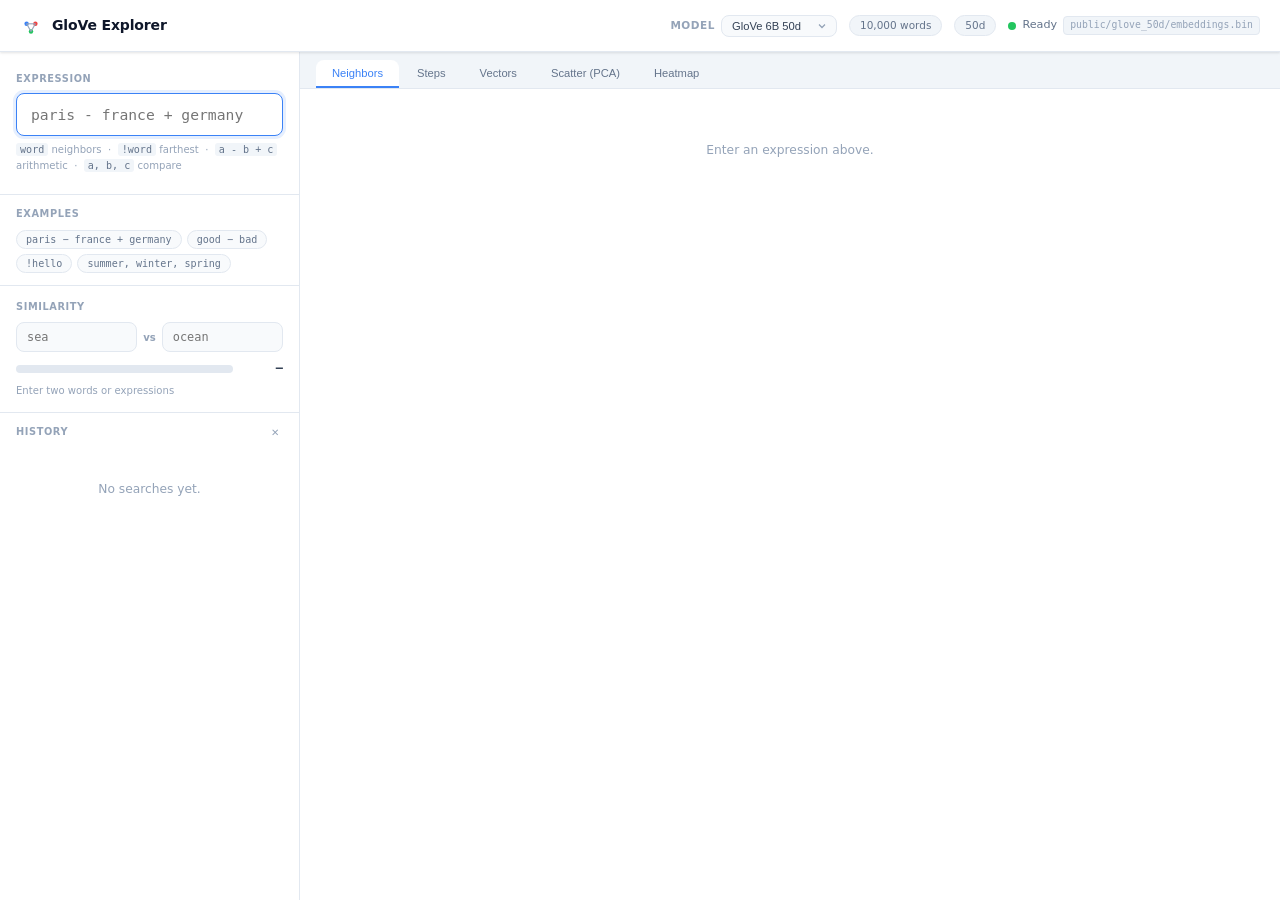
==== index.html @ c24ab967 "Add files via upload" ====
<!DOCTYPE html>
<html lang="de">
<head>
  <meta charset="UTF-8" />
  <meta name="viewport" content="width=device-width, initial-scale=1.0" />
  <title>GloVe Explorer</title>
  <link rel="stylesheet" href="style.css" />
</head>
<body>

<!-- Loading Overlay -->
<div class="loading-overlay" id="loading-overlay">
  <div class="loading-card">
    <div class="loading-logo">
      <svg width="40" height="40" viewBox="0 0 40 40" fill="none">
        <circle cx="20" cy="20" r="18" stroke="#3b82f6" stroke-width="3"/>
        <circle cx="12" cy="16" r="3" fill="#3b82f6"/>
        <circle cx="28" cy="16" r="3" fill="#ef4444"/>
        <circle cx="20" cy="28" r="3" fill="#22c55e"/>
        <line x1="12" y1="16" x2="28" y2="16" stroke="#94a3b8" stroke-width="1.5"/>
        <line x1="12" y1="16" x2="20" y2="28" stroke="#94a3b8" stroke-width="1.5"/>
        <line x1="28" y1="16" x2="20" y2="28" stroke="#94a3b8" stroke-width="1.5"/>
      </svg>
    </div>
    <h2 class="loading-title">GloVe Explorer</h2>
    <p class="loading-subtitle">Explore Word Embeddings Interactively</p>
    <div class="loading-bar-track">
      <div class="loading-bar" id="loading-bar"></div>
    </div>
    <p class="loading-msg" id="loading-msg">Loading embeddings …</p>
    <pre class="loading-error hidden" id="loading-error"></pre>
  </div>
</div>

<!-- App Shell -->
<div class="app">

  <!-- Header -->
  <header class="app-header">
    <div class="header-brand">
      <svg width="22" height="22" viewBox="0 0 40 40" fill="none">
        <circle cx="12" cy="16" r="4" fill="#3b82f6"/>
        <circle cx="28" cy="16" r="4" fill="#ef4444"/>
        <circle cx="20" cy="30" r="4" fill="#22c55e"/>
        <line x1="12" y1="16" x2="28" y2="16" stroke="#94a3b8" stroke-width="2"/>
        <line x1="12" y1="16" x2="20" y2="30" stroke="#94a3b8" stroke-width="2"/>
        <line x1="28" y1="16" x2="20" y2="30" stroke="#94a3b8" stroke-width="2"/>
      </svg>
      <span class="header-title">GloVe Explorer</span>
    </div>
    <div class="header-meta">
      <div class="model-select-wrapper" id="model-select-wrapper" style="display:none">
        <label class="model-select-label" for="model-select">Model</label>
        <select id="model-select" class="model-select"></select>
      </div>
      <span class="meta-badge"><span id="vocab-size">—</span> words</span>
      <span class="meta-badge"><span id="dims-count">—</span>d</span>
      <span class="meta-status">
        <span class="status-dot" id="status-dot"></span>
        <span id="status-text">Loading …</span>
        <span id="model-path" class="model-path"></span>
      </span>
    </div>
  </header>

  <!-- Body -->
  <div class="app-body">

    <!-- Sidebar -->
    <aside class="sidebar">
      <div class="search-section">
        <label class="search-label" for="query-input">Expression</label>
        <input
          type="text"
          id="query-input"
          class="query-input"
          placeholder="paris - france + germany"
          autocomplete="off"
          spellcheck="false"
        />
        <div class="syntax-hint">
          <code>word</code> neighbors &nbsp;·&nbsp;
          <code>!word</code> farthest &nbsp;·&nbsp;
          <code>a - b + c</code> arithmetic &nbsp;·&nbsp;
          <code>a, b, c</code> compare
        </div>
      </div>

      <div class="examples-section">
        <p class="examples-label">Examples</p>
        <div class="example-chips">
          <button class="example-chip" data-query="paris - france + germany">paris − france + germany</button>
          <button class="example-chip" data-query="good - bad">good − bad</button>
          <button class="example-chip" data-query="!hello">!hello</button>
          <button class="example-chip" data-query="summer, winter, spring">summer, winter, spring</button>
        </div>
      </div>

      <!-- Similarity Calculator -->
      <div class="sim-section">
        <p class="sim-label">Similarity</p>
        <div class="sim-inputs">
          <input type="text" id="sim-a" class="sim-input" placeholder="sea" autocomplete="off" spellcheck="false" />
          <span class="sim-vs">vs</span>
          <input type="text" id="sim-b" class="sim-input" placeholder="ocean" autocomplete="off" spellcheck="false" />
        </div>
        <div class="sim-result" id="sim-result">
          <div class="sim-bar-track"><div class="sim-bar" id="sim-bar"></div></div>
          <span class="sim-score" id="sim-score">—</span>
        </div>
        <p class="sim-hint" id="sim-hint">Enter two words or expressions</p>
      </div>

      <!-- Query History -->
      <div class="history-section">
        <div class="history-header">
          <p class="history-label">History</p>
          <button class="history-clear" id="history-clear" title="Clear history">✕</button>
        </div>
        <ol class="history-list" id="history-list">
          <p class="empty-hint">No searches yet.</p>
        </ol>
      </div>
    </aside>

    <!-- Main Panel -->
    <main class="main-panel">
      <div class="tab-bar">
        <button class="tab-btn active" data-tab="neighbors">Neighbors</button>
        <button class="tab-btn" data-tab="steps">Steps</button>
        <button class="tab-btn" data-tab="vectors">Vectors</button>
        <button class="tab-btn" data-tab="scatter">Scatter (PCA)</button>
        <button class="tab-btn" data-tab="heatmap">Heatmap</button>
      </div>

      <div class="tab-content">

        <!-- Neighbors Tab -->
        <div class="tab-pane active" id="tab-neighbors">
          <p class="empty-hint">Enter an expression above.</p>
        </div>

        <!-- Steps Tab -->
        <div class="tab-pane" id="tab-steps">
          <p class="empty-hint">No calculation yet.</p>
        </div>

        <!-- Vectors Tab -->
        <div class="tab-pane" id="tab-vectors">
          <p class="empty-hint">Shows the raw embedding vectors for all query words and the result.</p>
        </div>

        <!-- Scatter Tab -->
        <div class="tab-pane" id="tab-scatter">
          <p class="empty-hint">2D PCA projection of query words, result, and neighbors.</p>
        </div>

        <!-- Heatmap Tab -->
        <div class="tab-pane" id="tab-heatmap">
          <p class="empty-hint">Heatmap of all dimensions. Blue = positive, Red = negative.</p>
          <canvas id="heatmap-canvas" style="display:none"></canvas>
        </div>

      </div>
    </main>

  </div><!-- .app-body -->
</div><!-- .app -->

<!-- Vendor scripts (loaded synchronously so they are available to the ES module) -->
<script src="vendor/chart.umd.min.js"></script>
<script src="vendor/chartjs-plugin-datalabels.min.js"></script>

<!-- App (ES module, automatically deferred) -->
<script type="module" src="app.js"></script>

</body>
</html>
---- style.css ----
/* ─── Reset & Base ─────────────────────────────────────────────────────────── */

*, *::before, *::after { box-sizing: border-box; margin: 0; padding: 0; }

:root {
  --blue:    #3b82f6;
  --blue-dk: #1d4ed8;
  --red:     #ef4444;
  --green:   #22c55e;
  --amber:   #f59e0b;
  --slate-50:  #f8fafc;
  --slate-100: #f1f5f9;
  --slate-200: #e2e8f0;
  --slate-300: #cbd5e1;
  --slate-400: #94a3b8;
  --slate-500: #64748b;
  --slate-700: #334155;
  --slate-800: #1e293b;
  --slate-900: #0f172a;

  --sidebar-w: 300px;
  --header-h:  52px;
  --radius:    8px;
  --shadow:    0 1px 3px rgba(0,0,0,.08), 0 1px 2px rgba(0,0,0,.04);
}

html, body {
  height: 100%;
  font-family: system-ui, -apple-system, "Segoe UI", sans-serif;
  font-size: 14px;
  color: var(--slate-800);
  background: var(--slate-100);
  line-height: 1.5;
}

/* ─── Loading Overlay ──────────────────────────────────────────────────────── */

.loading-overlay {
  position: fixed; inset: 0;
  background: var(--slate-50);
  display: flex; align-items: center; justify-content: center;
  z-index: 1000;
  transition: opacity .3s;
}
.loading-overlay.hidden { opacity: 0; pointer-events: none; }

.loading-card {
  text-align: center;
  padding: 40px 48px;
  background: #fff;
  border-radius: 16px;
  box-shadow: 0 4px 24px rgba(0,0,0,.10);
  max-width: 420px; width: 90%;
}
.loading-logo   { margin-bottom: 16px; }
.loading-title  { font-size: 1.5rem; font-weight: 700; color: var(--slate-900); }
.loading-subtitle { color: var(--slate-500); margin: 4px 0 24px; }

.loading-bar-track {
  width: 100%; height: 6px;
  background: var(--slate-200);
  border-radius: 9999px;
  overflow: hidden;
  margin-bottom: 12px;
}
.loading-bar {
  height: 100%;
  width: 0;
  background: var(--blue);
  border-radius: 9999px;
  transition: width .2s ease;
}
.loading-msg   { color: var(--slate-500); font-size: .875rem; }
.loading-error {
  margin-top: 16px;
  padding: 12px;
  background: #fef2f2;
  border: 1px solid #fca5a5;
  border-radius: var(--radius);
  color: #b91c1c;
  font-size: .8rem;
  white-space: pre-wrap;
  text-align: left;
}
.hidden { display: none !important; }

/* ─── App Shell ────────────────────────────────────────────────────────────── */

.app {
  display: flex;
  flex-direction: column;
  height: 100vh;
  overflow: hidden;
}

/* ─── Header ───────────────────────────────────────────────────────────────── */

.app-header {
  height: var(--header-h);
  background: #fff;
  border-bottom: 1px solid var(--slate-200);
  display: flex;
  align-items: center;
  justify-content: space-between;
  padding: 0 20px;
  flex-shrink: 0;
  box-shadow: var(--shadow);
  z-index: 10;
}

.header-brand {
  display: flex; align-items: center; gap: 10px;
}
.header-title {
  font-size: 1rem; font-weight: 700; color: var(--slate-900);
  letter-spacing: -.01em;
}

.header-meta {
  display: flex; align-items: center; gap: 12px;
}
.meta-badge {
  padding: 2px 10px;
  background: var(--slate-100);
  border: 1px solid var(--slate-200);
  border-radius: 9999px;
  font-size: .75rem;
  color: var(--slate-600, var(--slate-500));
  font-variant-numeric: tabular-nums;
}
.model-select-wrapper {
  display: flex; align-items: center; gap: 6px;
}
.model-select-label {
  font-size: .75rem; font-weight: 600;
  text-transform: uppercase; letter-spacing: .05em;
  color: var(--slate-400);
}
.model-select {
  padding: 4px 28px 4px 10px;
  border: 1.5px solid var(--slate-200);
  border-radius: var(--radius);
  background: var(--slate-50);
  font-size: .8rem;
  font-weight: 500;
  color: var(--slate-700);
  cursor: pointer;
  outline: none;
  appearance: none;
  background-image: url("data:image/svg+xml,%3Csvg xmlns='http://www.w3.org/2000/svg' width='12' height='12' viewBox='0 0 24 24' fill='none' stroke='%2394a3b8' stroke-width='2.5'%3E%3Cpath d='M6 9l6 6 6-6'/%3E%3C/svg%3E");
  background-repeat: no-repeat;
  background-position: right 8px center;
  transition: border-color .15s;
}
.model-select:hover  { border-color: var(--blue); }
.model-select:focus  { border-color: var(--blue); box-shadow: 0 0 0 3px #3b82f620; }

.meta-status {
  display: flex; align-items: center; gap: 6px;
  font-size: .8rem; color: var(--slate-500);
}
.model-path {
  font-size: .7rem;
  font-family: "JetBrains Mono", monospace;
  color: var(--slate-400);
  background: var(--slate-100);
  border: 1px solid var(--slate-200);
  border-radius: 4px;
  padding: 1px 6px;
  max-width: 260px;
  overflow: hidden;
  text-overflow: ellipsis;
  white-space: nowrap;
}
.status-dot {
  width: 8px; height: 8px;
  border-radius: 50%;
  background: var(--amber);
  transition: background .4s;
}
.status-dot.ready { background: var(--green); }
.status-dot.error { background: var(--red); }

/* ─── Body Layout ──────────────────────────────────────────────────────────── */

.app-body {
  display: flex;
  flex: 1;
  overflow: hidden;
}

/* ─── Sidebar ──────────────────────────────────────────────────────────────── */

.sidebar {
  width: var(--sidebar-w);
  flex-shrink: 0;
  background: #fff;
  border-right: 1px solid var(--slate-200);
  display: flex;
  flex-direction: column;
  overflow: hidden;
}

.search-section {
  padding: 20px 16px;
  border-bottom: 1px solid var(--slate-200);
}
.search-label {
  display: block;
  font-size: .7rem;
  font-weight: 600;
  text-transform: uppercase;
  letter-spacing: .06em;
  color: var(--slate-400);
  margin-bottom: 6px;
}
.query-input {
  width: 100%;
  padding: 12px 14px;
  border: 1.5px solid var(--slate-200);
  border-radius: var(--radius);
  font-size: 1.05rem;
  font-family: "JetBrains Mono", "Fira Mono", "Consolas", monospace;
  color: var(--slate-800);
  background: var(--slate-50);
  outline: none;
  transition: border-color .15s;
}
.query-input:focus {
  border-color: var(--blue);
  background: #fff;
  box-shadow: 0 0 0 3px #3b82f620;
}
.syntax-hint {
  margin-top: 6px;
  font-size: .72rem;
  color: var(--slate-400);
  line-height: 1.6;
}
.syntax-hint code {
  background: var(--slate-100);
  border-radius: 3px;
  padding: 1px 4px;
  font-size: .72rem;
  color: var(--slate-600, var(--slate-500));
}

/* Examples */
.examples-section {
  padding: 12px 16px;
  border-bottom: 1px solid var(--slate-200);
}
.examples-label {
  font-size: .7rem; font-weight: 600; text-transform: uppercase;
  letter-spacing: .06em; color: var(--slate-400);
  margin-bottom: 8px;
}
.example-chips {
  display: flex; flex-wrap: wrap; gap: 5px;
}
.example-chip {
  padding: 3px 9px;
  border: 1px solid var(--slate-200);
  border-radius: 9999px;
  background: var(--slate-50);
  font-size: .72rem;
  font-family: "JetBrains Mono", monospace;
  color: var(--slate-600, var(--slate-500));
  cursor: pointer;
  transition: all .15s;
}
.example-chip:hover {
  border-color: var(--blue);
  color: var(--blue);
  background: #eff6ff;
}

/* ─── Similarity Calculator ─────────────────────────────────────────────────── */

.sim-section {
  padding: 14px 16px;
  border-bottom: 1px solid var(--slate-200);
}
.sim-label {
  font-size: .7rem; font-weight: 600; text-transform: uppercase;
  letter-spacing: .06em; color: var(--slate-400);
  margin-bottom: 8px;
}
.sim-inputs {
  display: flex; align-items: center; gap: 6px; margin-bottom: 8px;
}
.sim-input {
  flex: 1; min-width: 0;
  padding: 7px 10px;
  border: 1.5px solid var(--slate-200);
  border-radius: var(--radius);
  font-size: .85rem;
  font-family: "JetBrains Mono", monospace;
  color: var(--slate-800);
  background: var(--slate-50);
  outline: none;
  transition: border-color .15s;
}
.sim-input:focus { border-color: var(--blue); background: #fff; box-shadow: 0 0 0 3px #3b82f620; }
.sim-vs {
  font-size: .72rem; font-weight: 700; color: var(--slate-400);
  flex-shrink: 0;
}
.sim-result {
  display: flex; align-items: center; gap: 8px; margin-bottom: 5px;
}
.sim-bar-track {
  flex: 1; height: 8px;
  background: var(--slate-200); border-radius: 9999px; overflow: hidden;
}
.sim-bar {
  height: 100%; width: 0%; border-radius: 9999px;
  transition: width .25s ease, background-color .25s;
  background: var(--slate-300);
}
.sim-bar.high { background: var(--green); }
.sim-bar.mid  { background: var(--blue); }
.sim-bar.low  { background: var(--amber); }
.sim-score {
  font-size: .85rem; font-weight: 700;
  font-family: "JetBrains Mono", monospace;
  color: var(--slate-700);
  min-width: 42px; text-align: right;
}
.sim-hint {
  font-size: .72rem; color: var(--slate-400);
}

/* ─── Query History ─────────────────────────────────────────────────────────── */

.history-section {
  flex: 1; min-height: 0; overflow: hidden;
  padding: 12px 16px;
  display: flex; flex-direction: column;
}
.history-header {
  display: flex; align-items: center; justify-content: space-between;
  margin-bottom: 8px;
}
.history-label {
  font-size: .7rem; font-weight: 600; text-transform: uppercase;
  letter-spacing: .06em; color: var(--slate-400);
}
.history-clear {
  background: none; border: none;
  font-size: .72rem; color: var(--slate-400);
  cursor: pointer; padding: 2px 4px; border-radius: 4px;
  transition: color .15s, background .15s;
}
.history-clear:hover { color: var(--red); background: #fee2e2; }
.history-list {
  list-style: none;
  display: flex; flex-direction: column; gap: 3px;
  flex: 1; overflow-y: auto;
}
.history-item {
  padding: 5px 10px;
  border-radius: 6px;
  font-size: .8rem;
  font-family: "JetBrains Mono", monospace;
  color: var(--slate-600, var(--slate-500));
  cursor: pointer;
  white-space: nowrap; overflow: hidden; text-overflow: ellipsis;
  transition: background .12s, color .12s;
  border: 1px solid transparent;
}
.history-item:hover {
  background: #eff6ff; color: var(--blue);
  border-color: #bfdbfe;
}

/* ─── Main Panel ───────────────────────────────────────────────────────────── */

.main-panel {
  flex: 1;
  display: flex;
  flex-direction: column;
  overflow: hidden;
}

/* ─── Tab Bar ──────────────────────────────────────────────────────────────── */

.tab-bar {
  display: flex;
  gap: 2px;
  padding: 8px 16px 0;
  background: var(--slate-100);
  border-bottom: 1px solid var(--slate-200);
  flex-shrink: 0;
}
.tab-btn {
  padding: 7px 16px;
  border: none;
  border-radius: var(--radius) var(--radius) 0 0;
  background: transparent;
  font-size: .8rem;
  font-weight: 500;
  color: var(--slate-500);
  cursor: pointer;
  transition: all .15s;
  border-bottom: 2px solid transparent;
}
.tab-btn:hover { color: var(--slate-800); background: var(--slate-200); }
.tab-btn.active {
  color: var(--blue);
  background: #fff;
  border-bottom-color: var(--blue);
}

/* ─── Tab Content ──────────────────────────────────────────────────────────── */

.tab-content {
  flex: 1;
  overflow: hidden;
  background: #fff;
}
.tab-pane {
  display: none;
  height: 100%;
  overflow-y: auto;
  padding: 20px;
}
.tab-pane.active { display: block; }

.empty-hint {
  color: var(--slate-400);
  font-size: .875rem;
  padding: 32px 0;
  text-align: center;
}

/* ─── Neighbors List ───────────────────────────────────────────────────────── */

.neighbors-header {
  display: flex;
  align-items: center;
  justify-content: space-between;
  margin-bottom: 12px;
  gap: 8px;
}
.neighbors-expr {
  font-family: "JetBrains Mono", monospace;
  font-size: .85rem;
  font-weight: 600;
  color: var(--slate-800);
}
.neighbors-mode {
  padding: 2px 9px;
  border-radius: 9999px;
  font-size: .7rem;
  font-weight: 600;
}
.neighbors-mode.nearest  { background: #dbeafe; color: #1e40af; }
.neighbors-mode.farthest { background: #fef3c7; color: #92400e; }

.unknown-words {
  margin-bottom: 10px;
  padding: 6px 10px;
  background: #fef9c3;
  border: 1px solid #fde68a;
  border-radius: 6px;
  font-size: .78rem;
  color: #713f12;
}
.unknown-words code {
  background: #fde047;
  border-radius: 3px;
  padding: 1px 4px;
}

.neighbor-list {
  list-style: none;
  display: flex;
  flex-direction: column;
  gap: 4px;
}
.neighbor-item {
  display: flex;
  align-items: center;
  justify-content: space-between;
  padding: 7px 10px;
  border: 1px solid var(--slate-200);
  border-radius: 6px;
  cursor: pointer;
  transition: all .12s;
  gap: 8px;
}
.neighbor-item:hover {
  border-color: var(--blue);
  background: #eff6ff;
}
.neighbor-word {
  font-weight: 600;
  font-size: .85rem;
  color: var(--slate-800);
  min-width: 80px;
}
.neighbor-score-wrap {
  display: flex;
  align-items: center;
  gap: 8px;
  flex: 1;
  justify-content: flex-end;
}
.neighbor-bar {
  display: inline-block;
  height: 8px;
  border-radius: 4px;
  min-width: 2px;
  max-width: 80px;
}
.neighbor-bar.pos { background: var(--blue); }
.neighbor-bar.neg { background: var(--red); }
.neighbor-score {
  font-size: .75rem;
  font-family: "JetBrains Mono", monospace;
  color: var(--slate-500);
  min-width: 48px;
  text-align: right;
}

/* ─── Neighbors multi-column ──────────────────────────────────────────────── */

.neighbors-columns {
  display: flex;
  gap: 16px;
  align-items: flex-start;
  flex-wrap: wrap;
}
.neighbors-column {
  flex: 1;
  min-width: 240px;
  border: 1px solid var(--slate-200);
  border-radius: var(--radius);
  padding: 12px;
  background: var(--slate-50);
}
.neighbors-divider {
  height: 1px;
  background: var(--slate-200);
  margin: 8px 0;
}

/* ─── Steps Timeline ───────────────────────────────────────────────────────── */

.steps-group-label {
  font-size: .8rem;
  font-weight: 700;
  font-family: "JetBrains Mono", monospace;
  color: var(--slate-500);
  text-transform: uppercase;
  letter-spacing: .05em;
  margin: 16px 0 8px;
  padding-left: 2px;
  border-left: 3px solid var(--blue);
  padding-left: 8px;
}
.steps-timeline {
  display: flex;
  flex-direction: column;
  gap: 16px;
  max-width: 900px;
  margin-bottom: 24px;
}
.step-card {
  border: 1px solid var(--slate-200);
  border-radius: var(--radius);
  overflow: hidden;
  background: #fff;
  box-shadow: var(--shadow);
}
.step-card.result-card {
  border-color: var(--amber);
  box-shadow: 0 0 0 2px #fef3c7;
}
.step-header {
  display: flex;
  align-items: center;
  justify-content: space-between;
  padding: 10px 14px;
  background: var(--slate-50);
  border-bottom: 1px solid var(--slate-200);
}
.step-label {
  font-family: "JetBrains Mono", monospace;
  font-size: .85rem;
  font-weight: 700;
  padding: 3px 10px;
  border-radius: 9999px;
}
.step-label.first  { background: #dbeafe; color: #1e40af; }
.step-label.plus   { background: #dcfce7; color: #14532d; }
.step-label.minus  { background: #fee2e2; color: #7f1d1d; }
.step-label.result { background: #fef3c7; color: #78350f; }

.step-changed {
  font-size: .72rem;
  color: var(--slate-400);
  font-family: "JetBrains Mono", monospace;
}

.step-canvas {
  width: 100% !important;
  height: 100px !important;
  display: block;
  padding: 8px 14px 4px;
}
.step-sublabel {
  padding: 4px 14px 8px;
  font-size: .72rem;
  color: var(--slate-400);
}

/* ─── Vectors Tab ──────────────────────────────────────────────────────────── */

#tab-vectors canvas {
  width: 100% !important;
  height: calc(100vh - var(--header-h) - 80px) !important;
  max-height: 600px;
}

/* ─── Scatter Tab ──────────────────────────────────────────────────────────── */

#tab-scatter canvas {
  width: 100% !important;
  height: calc(100vh - var(--header-h) - 80px) !important;
  max-height: 600px;
}

/* ─── Heatmap Tab ──────────────────────────────────────────────────────────── */

.heatmap-outer {
  display: flex;
  align-items: flex-start;
  overflow-x: auto;
}
.heatmap-labels {
  flex-shrink: 0;
  position: sticky;
  left: 0;
  z-index: 2;
  background: #fff;
  border-right: 2px solid var(--slate-200);
}
.heatmap-row-label {
  display: flex;
  align-items: center;
  justify-content: flex-end;
  font-size: 11px;
  color: var(--slate-500);
  padding: 0 8px 0 4px;
  white-space: nowrap;
  font-family: system-ui, sans-serif;
  box-sizing: border-box;
}
.heatmap-row-label--main {
  font-weight: 700;
  color: var(--slate-800);
  background: #eff6ff;
  border-left: 3px solid var(--blue);
}
.heatmap-scroll {
  overflow-x: visible;
  flex-shrink: 0;
}
.heatmap-scroll canvas { display: block; }
.heatmap-info {
  font-size: .75rem;
  color: var(--slate-400);
  margin-top: 8px;
}

/* ─── Scrollbar ────────────────────────────────────────────────────────────── */

::-webkit-scrollbar { width: 6px; height: 6px; }
::-webkit-scrollbar-track { background: transparent; }
::-webkit-scrollbar-thumb { background: var(--slate-300); border-radius: 9999px; }
::-webkit-scrollbar-thumb:hover { background: var(--slate-400); }
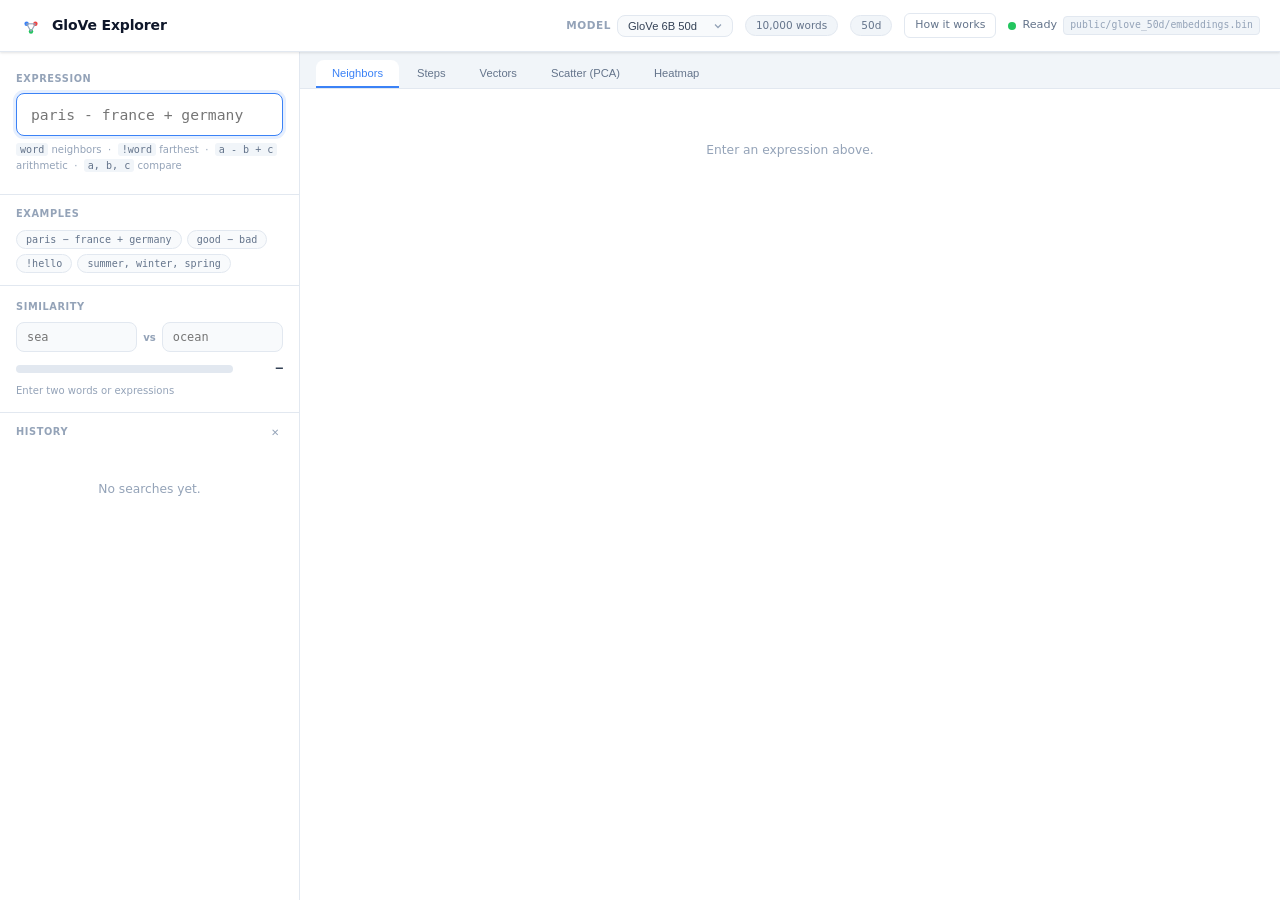
==== commit 946f326c: "Add files via upload" ====
--- a/index.html
+++ b/index.html
@@ -55,6 +55,7 @@
       </div>
       <span class="meta-badge"><span id="vocab-size">—</span> words</span>
       <span class="meta-badge"><span id="dims-count">—</span>d</span>
+      <a href="explain.html" class="explain-link" title="How word embeddings work">How it works</a>
       <span class="meta-status">
         <span class="status-dot" id="status-dot"></span>
         <span id="status-text">Loading …</span>
--- a/style.css
+++ b/style.css
@@ -128,6 +128,20 @@
   color: var(--slate-600, var(--slate-500));
   font-variant-numeric: tabular-nums;
 }
+.explain-link {
+  font-size: .78rem;
+  color: var(--slate-500);
+  text-decoration: none;
+  padding: 3px 10px;
+  border-radius: 6px;
+  border: 1px solid var(--slate-200);
+  transition: background .12s, color .12s, border-color .12s;
+}
+.explain-link:hover {
+  background: var(--blue-pale, #eff6ff);
+  color: var(--blue);
+  border-color: #bfdbfe;
+}
 .model-select-wrapper {
   display: flex; align-items: center; gap: 6px;
 }
